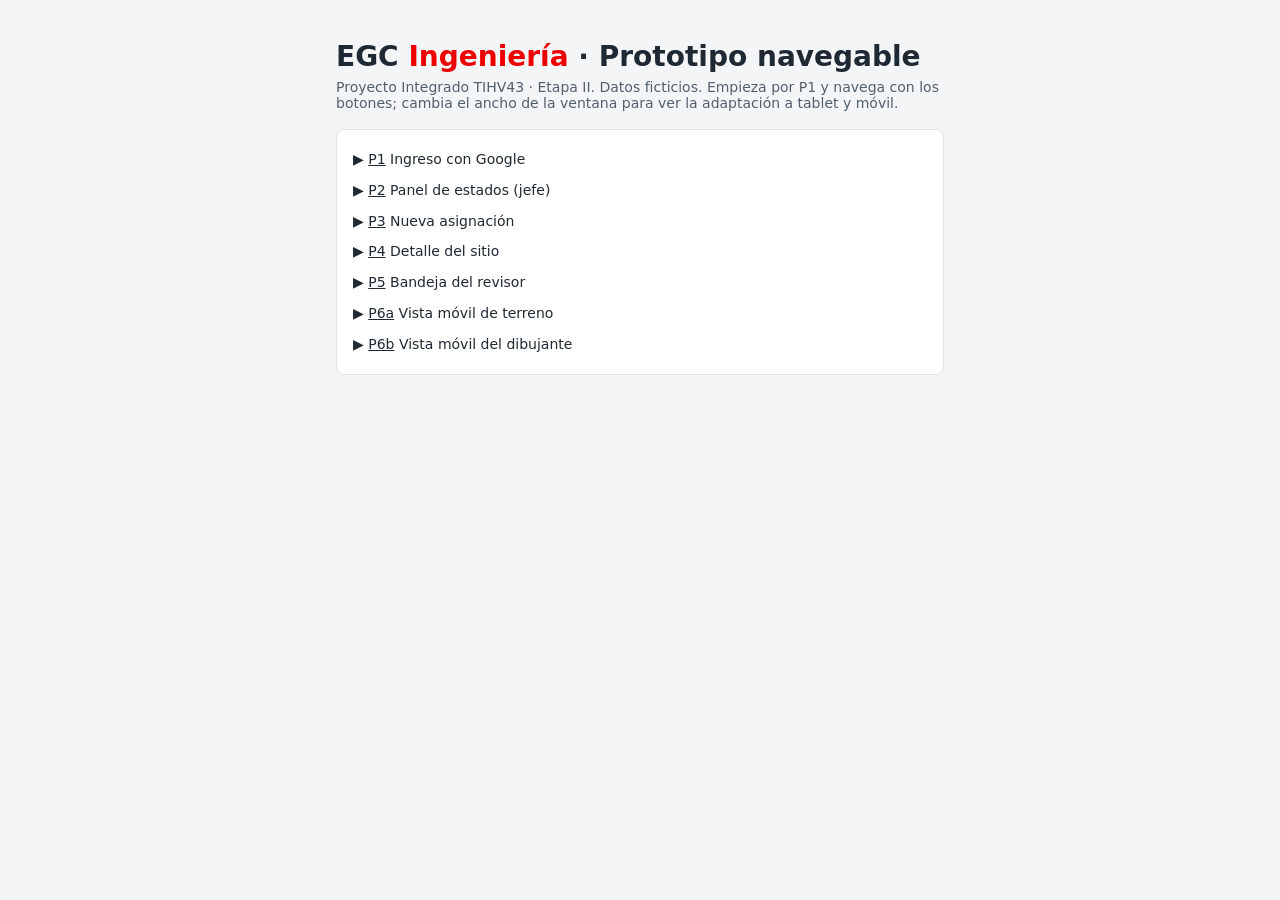
==== index.html @ c4f32008 "Primer commit" ====
<!doctype html><html lang='es'><head><meta charset='utf-8'><meta name='viewport' content='width=device-width,initial-scale=1'><title>Índice del prototipo · EGC Ingeniería</title><link rel='stylesheet' href='styles.css'></head><body><div style='max-width:640px;margin:40px auto;padding:0 16px'><h1 style='margin-bottom:6px'>EGC <span style='color:#ee0000'>Ingeniería</span> · Prototipo navegable</h1><p style='color:#52606d;margin-bottom:18px'>Proyecto Integrado TIHV43 · Etapa II. Datos ficticios. Empieza por P1 y navega con los botones; cambia el ancho de la ventana para ver la adaptación a tablet y móvil.</p>
<div class='card' style='line-height:2.2'><a href='p1_login.html'>▶ <u>P1</u> Ingreso con Google</a><br><a href='p2_panel.html'>▶ <u>P2</u> Panel de estados (jefe)</a><br><a href='p3_asignacion.html'>▶ <u>P3</u> Nueva asignación</a><br><a href='p4_detalle.html'>▶ <u>P4</u> Detalle del sitio</a><br><a href='p5_revisor.html'>▶ <u>P5</u> Bandeja del revisor</a><br><a href='p6_terreno.html'>▶ <u>P6a</u> Vista móvil de terreno</a><br><a href='p6_dibujante.html'>▶ <u>P6b</u> Vista móvil del dibujante</a></div></div></body></html>
---- styles.css ----
:root{--rojo:#EE0000;--negro:#1F1F1F;--fondo:#F4F5F7;--texto:#1F2933;--gris:#52606D;--borde:#E3E5E8;--ok:#1B5E20;--alerta:#B00020}
*{box-sizing:border-box;margin:0;padding:0}
body{font-family:Inter,'DejaVu Sans',Arial,sans-serif;color:var(--texto);background:var(--fondo);font-size:14px}
a{color:inherit;text-decoration:none}
.app{display:flex;min-height:100vh}
.side{width:210px;background:var(--negro);color:#ddd;padding:18px 0;flex:none;position:relative}
.side .logo{padding:0 18px 18px;font-weight:700;color:#fff;font-size:15px;border-bottom:1px solid #333;margin-bottom:10px}
.side .logo span{color:var(--rojo)}
.side a{display:block;padding:10px 18px;color:#cfcfcf;font-size:13px}
.side a:hover{background:#2c2c2c}
.side a.on{background:var(--rojo);color:#fff;font-weight:700}
.side a.off{color:#777;cursor:default}
.side .who{position:absolute;bottom:14px;left:18px;font-size:11px;color:#999}
.main{flex:1;display:flex;flex-direction:column;min-width:0}
.top{background:#fff;border-bottom:1px solid var(--borde);padding:14px 24px;display:flex;justify-content:space-between;align-items:center;gap:10px}
.top h1{font-size:19px}.top .u{font-size:12px;color:var(--gris)}.top .u a{text-decoration:underline}
.content{padding:20px 24px}
.chip{display:inline-block;padding:3px 9px;border-radius:12px;font-size:11px;font-weight:700;white-space:nowrap}
.s1{background:#E4E7EB;color:#323F4B}.s2{background:#D6E8FF;color:#0B3D7A}.s3{background:#CDF3EE;color:#0A5A52}.s4{background:#FFE9B8;color:#7A4B00}
.s5{background:#E7DCFF;color:#47208A}.s6{background:#D4F5D0;color:#1B5E20}.s7{background:#A8E6A1;color:#0D3D12}.s8{background:#323F4B;color:#fff}
.btn{display:inline-block;background:var(--rojo);color:#fff;padding:9px 16px;border-radius:6px;font-weight:700;font-size:13px;border:0;cursor:pointer;text-align:center}
.btn:hover{background:#c40000}.btn.g{background:#fff;color:var(--texto);border:1px solid #b8bec6}.btn.ok{background:var(--ok)}
.card{background:#fff;border:1px solid var(--borde);border-radius:8px;padding:14px 16px}
table{width:100%;border-collapse:collapse;background:#fff}
th{background:#F0F1F3;text-align:left;font-size:12px;padding:9px 10px;color:#3E4C59;border-bottom:1px solid #D9DCE0}
td{padding:9px 10px;border-bottom:1px solid #ECEEF0;font-size:13px}
tr.clic:hover td{background:#fff5f5;cursor:pointer}
.late{color:var(--alerta);font-weight:700}
label{display:block;font-size:12px;font-weight:700;margin-bottom:4px;color:#3E4C59}
.in{border:1px solid #B8BEC6;border-radius:6px;padding:9px 10px;background:#fff;color:var(--gris);font-size:13px}
.warn{background:#FFF4D6;border:1px solid #F0C24B;border-radius:6px;padding:9px 12px;font-size:12px;color:#6B4A00}
.kpis{display:flex;gap:8px;margin-bottom:14px}
.kpi{flex:1;background:#fff;border:1px solid var(--borde);border-radius:8px;padding:9px 6px;text-align:center}.kpi b{display:block;font-size:20px}
.filtros{display:flex;gap:12px;align-items:center;margin-bottom:12px;flex-wrap:wrap}
.grid3{display:grid;grid-template-columns:1fr 1fr 1fr;gap:14px}
.grid2{display:grid;grid-template-columns:1.1fr 1fr;gap:12px}
.steps{display:flex;gap:6px}.steps div{flex:1;text-align:center;font-size:10px}
.steps i{display:block;width:26px;height:26px;border-radius:13px;margin:0 auto 5px;background:#D9DCE0;color:#fff;line-height:26px;font-weight:700;font-size:12px;font-style:normal}
.steps i.h{background:var(--ok)}.steps i.a{background:var(--rojo)}
.nota{margin-top:10px;font-size:12px;color:var(--gris)}
.mov{max-width:430px;margin:0 auto;background:#fff;min-height:100vh;border-left:1px solid var(--borde);border-right:1px solid var(--borde)}
.mov .bar{background:var(--negro);color:#fff;padding:14px 16px;font-weight:700}.mov .bar span{color:var(--rojo)}.mov .bar small{display:block;font-weight:400;color:#bbb;font-size:11px}
.mov .cuerpo{padding:14px}.mov h2{font-size:17px;margin-bottom:10px}.mov .card{margin-bottom:10px}.mov .btn{min-height:46px;display:block;line-height:28px;margin-top:8px}
.demo{position:fixed;right:10px;bottom:10px;background:#fff;border:1px solid #b8bec6;border-radius:8px;padding:6px 10px;font-size:11px;color:var(--gris)}
/* Tablet */
@media (max-width:1023px){
 .app{flex-direction:column}.side{width:100%;display:flex;flex-wrap:wrap;align-items:center;padding:8px 10px}
 .side .logo{border:0;margin:0 14px 0 0;padding:0}.side a{padding:8px 12px;border-radius:6px}.side .who{display:none}
 .kpis{flex-wrap:wrap}.kpi{flex:1 1 22%}.grid3{grid-template-columns:1fr 1fr}.grid2{grid-template-columns:1fr}
 .content{padding:16px}.demo{display:none}
}
/* Móvil */
@media (max-width:639px){
 .side{overflow-x:auto;flex-wrap:nowrap;white-space:nowrap}.top{padding:12px 14px}.top h1{font-size:16px}.top .u{display:none}
 .kpi{flex:1 1 44%}.grid3{grid-template-columns:1fr}.hm{display:none}
 .filtros>div{flex:1 1 44%}.filtros .btn{flex:1 1 100%}
 table.res,table.res tbody,table.res tr,table.res td{display:block;width:100%}table.res thead{display:none}
 table.res tr{border:1px solid var(--borde);border-radius:8px;margin-bottom:8px;padding:6px 4px;background:#fff}
 table.res td{border:0;padding:3px 10px}
 .btn{min-height:44px;line-height:26px}.steps{flex-wrap:wrap}.steps div{flex:1 1 22%;margin-bottom:8px}
 .content{padding:12px}
}
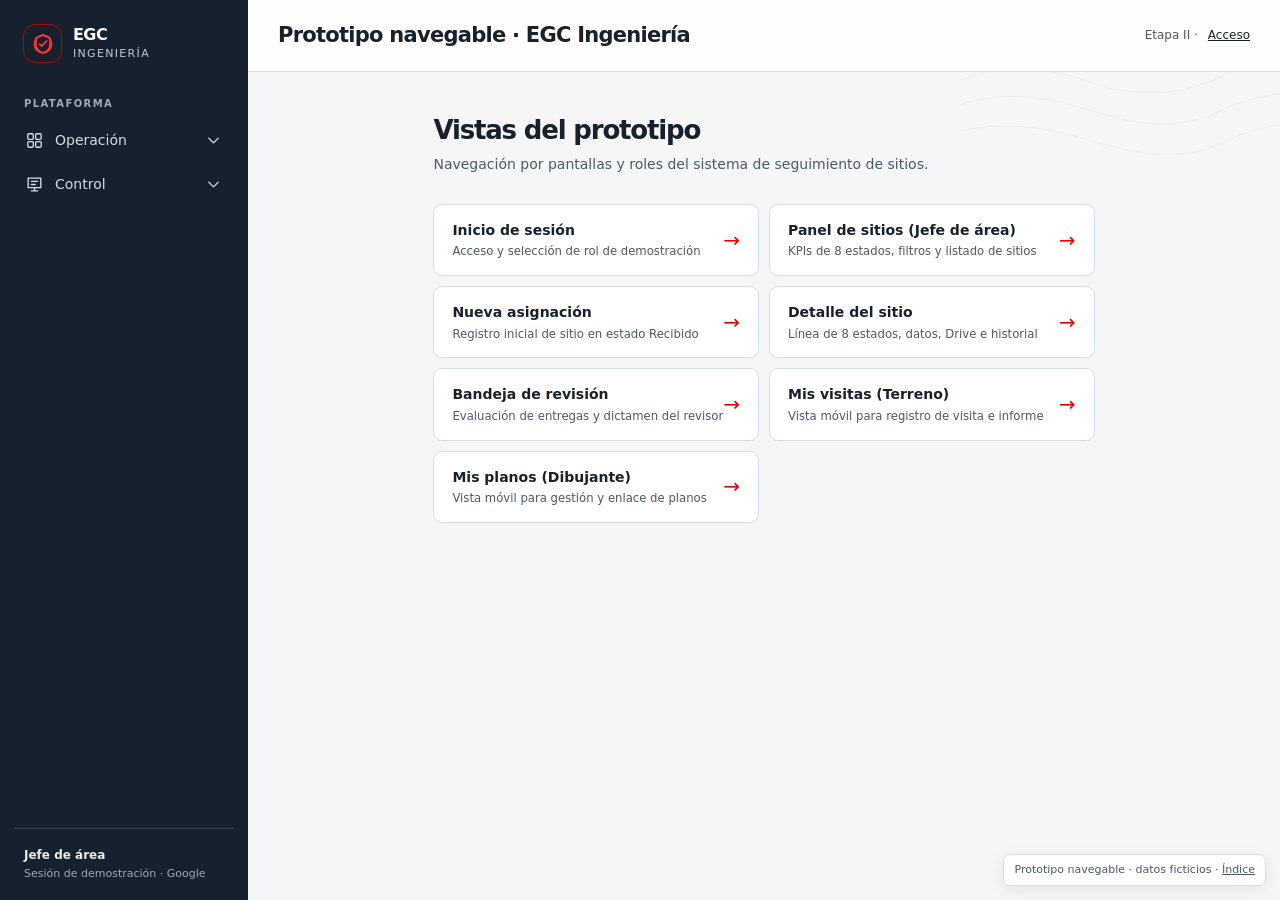
==== commit ad9fd302: "feat(prototipo): modularizar CSS y JS y estandarizar nombres de vistas" ====
--- a/index.html
+++ b/index.html
@@ -1,2 +1,92 @@
-<!doctype html><html lang='es'><head><meta charset='utf-8'><meta name='viewport' content='width=device-width,initial-scale=1'><title>Índice del prototipo · EGC Ingeniería</title><link rel='stylesheet' href='styles.css'></head><body><div style='max-width:640px;margin:40px auto;padding:0 16px'><h1 style='margin-bottom:6px'>EGC <span style='color:#ee0000'>Ingeniería</span> · Prototipo navegable</h1><p style='color:#52606d;margin-bottom:18px'>Proyecto Integrado TIHV43 · Etapa II. Datos ficticios. Empieza por P1 y navega con los botones; cambia el ancho de la ventana para ver la adaptación a tablet y móvil.</p>
-<div class='card' style='line-height:2.2'><a href='p1_login.html'>▶ <u>P1</u> Ingreso con Google</a><br><a href='p2_panel.html'>▶ <u>P2</u> Panel de estados (jefe)</a><br><a href='p3_asignacion.html'>▶ <u>P3</u> Nueva asignación</a><br><a href='p4_detalle.html'>▶ <u>P4</u> Detalle del sitio</a><br><a href='p5_revisor.html'>▶ <u>P5</u> Bandeja del revisor</a><br><a href='p6_terreno.html'>▶ <u>P6a</u> Vista móvil de terreno</a><br><a href='p6_dibujante.html'>▶ <u>P6b</u> Vista móvil del dibujante</a></div></div></body></html>+<!doctype html>
+<html lang="es">
+<head>
+  <meta charset="utf-8">
+  <meta name="viewport" content="width=device-width, initial-scale=1">
+  <meta name="theme-color" content="#17212d">
+  <title>Índice del prototipo · EGC Ingeniería</title>
+  <link rel="stylesheet" href="styles.css">
+  <script type="module" src="app.js"></script>
+</head>
+<body>
+  <div class="app">
+    <aside class="side"></aside>
+
+    <div class="main">
+      <header class="top">
+        <h1>Prototipo navegable · EGC Ingeniería</h1>
+        <div class="u">Etapa II · <a href="login.html">Acceso</a></div>
+      </header>
+
+      <main class="index-page">
+        <div class="index-heading">
+          <div>
+            <h1>Vistas del prototipo</h1>
+            <p>Navegación por pantallas y roles del sistema de seguimiento de sitios.</p>
+          </div>
+        </div>
+
+        <div class="index-grid">
+          <a class="index-link" href="login.html">
+            <div>
+              <strong>Inicio de sesión</strong>
+              <small>Acceso y selección de rol de demostración</small>
+            </div>
+            <span class="index-arrow" aria-hidden="true">→</span>
+          </a>
+
+          <a class="index-link" href="panel.html">
+            <div>
+              <strong>Panel de sitios (Jefe de área)</strong>
+              <small>KPIs de 8 estados, filtros y listado de sitios</small>
+            </div>
+            <span class="index-arrow" aria-hidden="true">→</span>
+          </a>
+
+          <a class="index-link" href="asignacion.html">
+            <div>
+              <strong>Nueva asignación</strong>
+              <small>Registro inicial de sitio en estado Recibido</small>
+            </div>
+            <span class="index-arrow" aria-hidden="true">→</span>
+          </a>
+
+          <a class="index-link" href="detalle.html">
+            <div>
+              <strong>Detalle del sitio</strong>
+              <small>Línea de 8 estados, datos, Drive e historial</small>
+            </div>
+            <span class="index-arrow" aria-hidden="true">→</span>
+          </a>
+
+          <a class="index-link" href="revisor.html">
+            <div>
+              <strong>Bandeja de revisión</strong>
+              <small>Evaluación de entregas y dictamen del revisor</small>
+            </div>
+            <span class="index-arrow" aria-hidden="true">→</span>
+          </a>
+
+          <a class="index-link" href="terreno.html">
+            <div>
+              <strong>Mis visitas (Terreno)</strong>
+              <small>Vista móvil para registro de visita e informe</small>
+            </div>
+            <span class="index-arrow" aria-hidden="true">→</span>
+          </a>
+
+          <a class="index-link" href="dibujante.html">
+            <div>
+              <strong>Mis planos (Dibujante)</strong>
+              <small>Vista móvil para gestión y enlace de planos</small>
+            </div>
+            <span class="index-arrow" aria-hidden="true">→</span>
+          </a>
+        </div>
+      </main>
+    </div>
+  </div>
+
+  <div class="demo">Prototipo navegable · datos ficticios · <a href="index.html"><u>Índice</u></a></div>
+</body>
+</html>
--- a/styles.css
+++ b/styles.css
@@ -1,62 +1,10 @@
-:root{--rojo:#EE0000;--negro:#1F1F1F;--fondo:#F4F5F7;--texto:#1F2933;--gris:#52606D;--borde:#E3E5E8;--ok:#1B5E20;--alerta:#B00020}
-*{box-sizing:border-box;margin:0;padding:0}
-body{font-family:Inter,'DejaVu Sans',Arial,sans-serif;color:var(--texto);background:var(--fondo);font-size:14px}
-a{color:inherit;text-decoration:none}
-.app{display:flex;min-height:100vh}
-.side{width:210px;background:var(--negro);color:#ddd;padding:18px 0;flex:none;position:relative}
-.side .logo{padding:0 18px 18px;font-weight:700;color:#fff;font-size:15px;border-bottom:1px solid #333;margin-bottom:10px}
-.side .logo span{color:var(--rojo)}
-.side a{display:block;padding:10px 18px;color:#cfcfcf;font-size:13px}
-.side a:hover{background:#2c2c2c}
-.side a.on{background:var(--rojo);color:#fff;font-weight:700}
-.side a.off{color:#777;cursor:default}
-.side .who{position:absolute;bottom:14px;left:18px;font-size:11px;color:#999}
-.main{flex:1;display:flex;flex-direction:column;min-width:0}
-.top{background:#fff;border-bottom:1px solid var(--borde);padding:14px 24px;display:flex;justify-content:space-between;align-items:center;gap:10px}
-.top h1{font-size:19px}.top .u{font-size:12px;color:var(--gris)}.top .u a{text-decoration:underline}
-.content{padding:20px 24px}
-.chip{display:inline-block;padding:3px 9px;border-radius:12px;font-size:11px;font-weight:700;white-space:nowrap}
-.s1{background:#E4E7EB;color:#323F4B}.s2{background:#D6E8FF;color:#0B3D7A}.s3{background:#CDF3EE;color:#0A5A52}.s4{background:#FFE9B8;color:#7A4B00}
-.s5{background:#E7DCFF;color:#47208A}.s6{background:#D4F5D0;color:#1B5E20}.s7{background:#A8E6A1;color:#0D3D12}.s8{background:#323F4B;color:#fff}
-.btn{display:inline-block;background:var(--rojo);color:#fff;padding:9px 16px;border-radius:6px;font-weight:700;font-size:13px;border:0;cursor:pointer;text-align:center}
-.btn:hover{background:#c40000}.btn.g{background:#fff;color:var(--texto);border:1px solid #b8bec6}.btn.ok{background:var(--ok)}
-.card{background:#fff;border:1px solid var(--borde);border-radius:8px;padding:14px 16px}
-table{width:100%;border-collapse:collapse;background:#fff}
-th{background:#F0F1F3;text-align:left;font-size:12px;padding:9px 10px;color:#3E4C59;border-bottom:1px solid #D9DCE0}
-td{padding:9px 10px;border-bottom:1px solid #ECEEF0;font-size:13px}
-tr.clic:hover td{background:#fff5f5;cursor:pointer}
-.late{color:var(--alerta);font-weight:700}
-label{display:block;font-size:12px;font-weight:700;margin-bottom:4px;color:#3E4C59}
-.in{border:1px solid #B8BEC6;border-radius:6px;padding:9px 10px;background:#fff;color:var(--gris);font-size:13px}
-.warn{background:#FFF4D6;border:1px solid #F0C24B;border-radius:6px;padding:9px 12px;font-size:12px;color:#6B4A00}
-.kpis{display:flex;gap:8px;margin-bottom:14px}
-.kpi{flex:1;background:#fff;border:1px solid var(--borde);border-radius:8px;padding:9px 6px;text-align:center}.kpi b{display:block;font-size:20px}
-.filtros{display:flex;gap:12px;align-items:center;margin-bottom:12px;flex-wrap:wrap}
-.grid3{display:grid;grid-template-columns:1fr 1fr 1fr;gap:14px}
-.grid2{display:grid;grid-template-columns:1.1fr 1fr;gap:12px}
-.steps{display:flex;gap:6px}.steps div{flex:1;text-align:center;font-size:10px}
-.steps i{display:block;width:26px;height:26px;border-radius:13px;margin:0 auto 5px;background:#D9DCE0;color:#fff;line-height:26px;font-weight:700;font-size:12px;font-style:normal}
-.steps i.h{background:var(--ok)}.steps i.a{background:var(--rojo)}
-.nota{margin-top:10px;font-size:12px;color:var(--gris)}
-.mov{max-width:430px;margin:0 auto;background:#fff;min-height:100vh;border-left:1px solid var(--borde);border-right:1px solid var(--borde)}
-.mov .bar{background:var(--negro);color:#fff;padding:14px 16px;font-weight:700}.mov .bar span{color:var(--rojo)}.mov .bar small{display:block;font-weight:400;color:#bbb;font-size:11px}
-.mov .cuerpo{padding:14px}.mov h2{font-size:17px;margin-bottom:10px}.mov .card{margin-bottom:10px}.mov .btn{min-height:46px;display:block;line-height:28px;margin-top:8px}
-.demo{position:fixed;right:10px;bottom:10px;background:#fff;border:1px solid #b8bec6;border-radius:8px;padding:6px 10px;font-size:11px;color:var(--gris)}
-/* Tablet */
-@media (max-width:1023px){
- .app{flex-direction:column}.side{width:100%;display:flex;flex-wrap:wrap;align-items:center;padding:8px 10px}
- .side .logo{border:0;margin:0 14px 0 0;padding:0}.side a{padding:8px 12px;border-radius:6px}.side .who{display:none}
- .kpis{flex-wrap:wrap}.kpi{flex:1 1 22%}.grid3{grid-template-columns:1fr 1fr}.grid2{grid-template-columns:1fr}
- .content{padding:16px}.demo{display:none}
-}
-/* Móvil */
-@media (max-width:639px){
- .side{overflow-x:auto;flex-wrap:nowrap;white-space:nowrap}.top{padding:12px 14px}.top h1{font-size:16px}.top .u{display:none}
- .kpi{flex:1 1 44%}.grid3{grid-template-columns:1fr}.hm{display:none}
- .filtros>div{flex:1 1 44%}.filtros .btn{flex:1 1 100%}
- table.res,table.res tbody,table.res tr,table.res td{display:block;width:100%}table.res thead{display:none}
- table.res tr{border:1px solid var(--borde);border-radius:8px;margin-bottom:8px;padding:6px 4px;background:#fff}
- table.res td{border:0;padding:3px 10px}
- .btn{min-height:44px;line-height:26px}.steps{flex-wrap:wrap}.steps div{flex:1 1 22%;margin-bottom:8px}
- .content{padding:12px}
-}
+/* Punto de entrada modular CSS · EGC Ingeniería */
+@import url("styles/reset.css");
+@import url("styles/tokens.css");
+@import url("styles/base.css");
+@import url("styles/layout.css");
+@import url("styles/components.css");
+@import url("styles/pages.css");
+@import url("styles/utilities.css");
+@import url("styles/responsive.css");
+@import url("styles/accessibility.css");
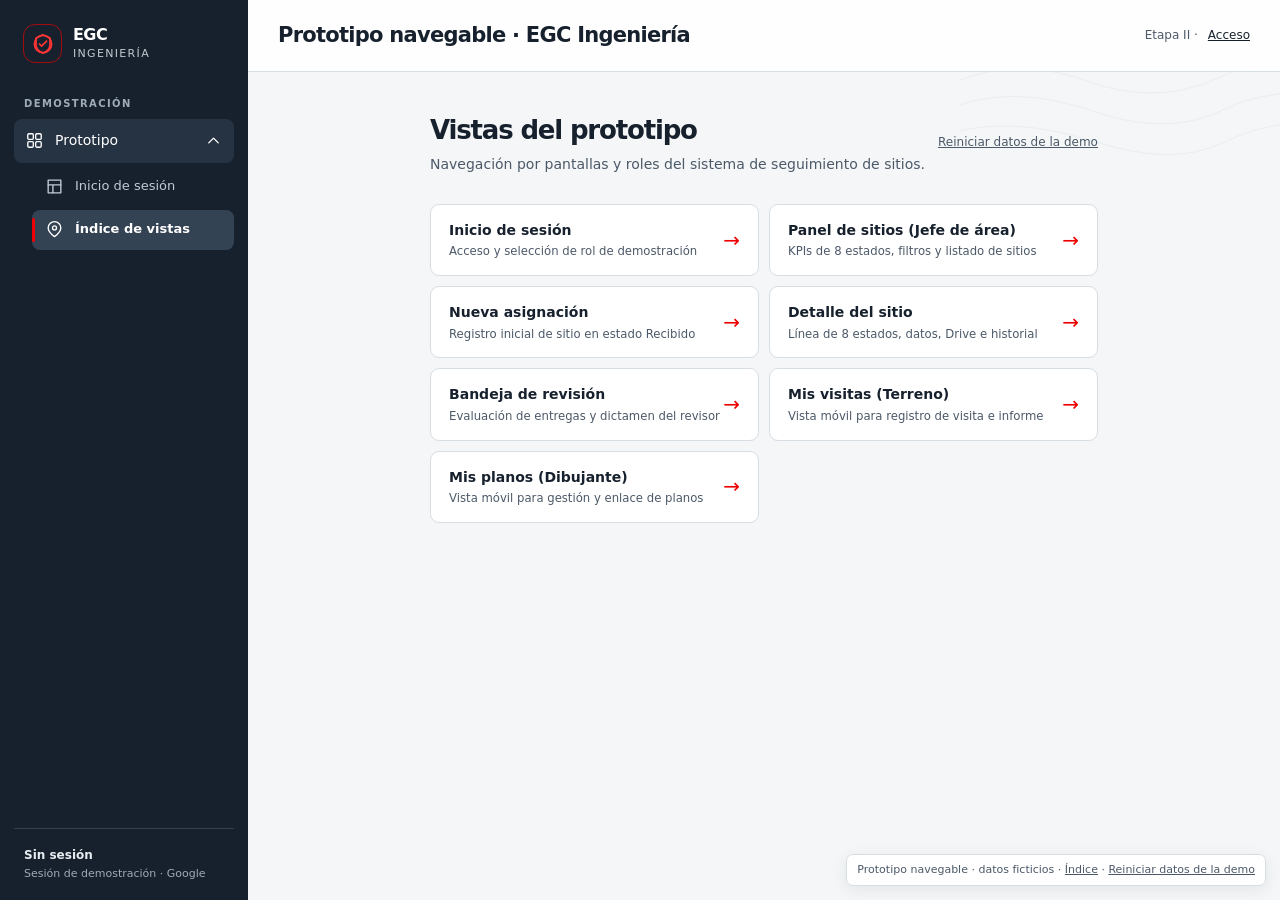
==== commit 576bab71: "feat: control de acceso por rol, transiciones de estado y flujo de asignacion cerrado" ====
--- a/index.html
+++ b/index.html
@@ -35,7 +35,7 @@
             <span class="index-arrow" aria-hidden="true">→</span>
           </a>
 
-          <a class="index-link" href="panel.html">
+          <a class="index-link" href="panel.html?rol=jefe">
             <div>
               <strong>Panel de sitios (Jefe de área)</strong>
               <small>KPIs de 8 estados, filtros y listado de sitios</small>
@@ -43,7 +43,7 @@
             <span class="index-arrow" aria-hidden="true">→</span>
           </a>
 
-          <a class="index-link" href="asignacion.html">
+          <a class="index-link" href="asignacion.html?rol=jefe">
             <div>
               <strong>Nueva asignación</strong>
               <small>Registro inicial de sitio en estado Recibido</small>
@@ -51,7 +51,7 @@
             <span class="index-arrow" aria-hidden="true">→</span>
           </a>
 
-          <a class="index-link" href="detalle.html">
+          <a class="index-link" href="detalle.html?rol=jefe">
             <div>
               <strong>Detalle del sitio</strong>
               <small>Línea de 8 estados, datos, Drive e historial</small>
@@ -59,7 +59,7 @@
             <span class="index-arrow" aria-hidden="true">→</span>
           </a>
 
-          <a class="index-link" href="revisor.html">
+          <a class="index-link" href="revisor.html?rol=revisor">
             <div>
               <strong>Bandeja de revisión</strong>
               <small>Evaluación de entregas y dictamen del revisor</small>
@@ -67,7 +67,7 @@
             <span class="index-arrow" aria-hidden="true">→</span>
           </a>
 
-          <a class="index-link" href="terreno.html">
+          <a class="index-link" href="terreno.html?rol=terreno">
             <div>
               <strong>Mis visitas (Terreno)</strong>
               <small>Vista móvil para registro de visita e informe</small>
@@ -75,7 +75,7 @@
             <span class="index-arrow" aria-hidden="true">→</span>
           </a>
 
-          <a class="index-link" href="dibujante.html">
+          <a class="index-link" href="dibujante.html?rol=dibujante">
             <div>
               <strong>Mis planos (Dibujante)</strong>
               <small>Vista móvil para gestión y enlace de planos</small>
